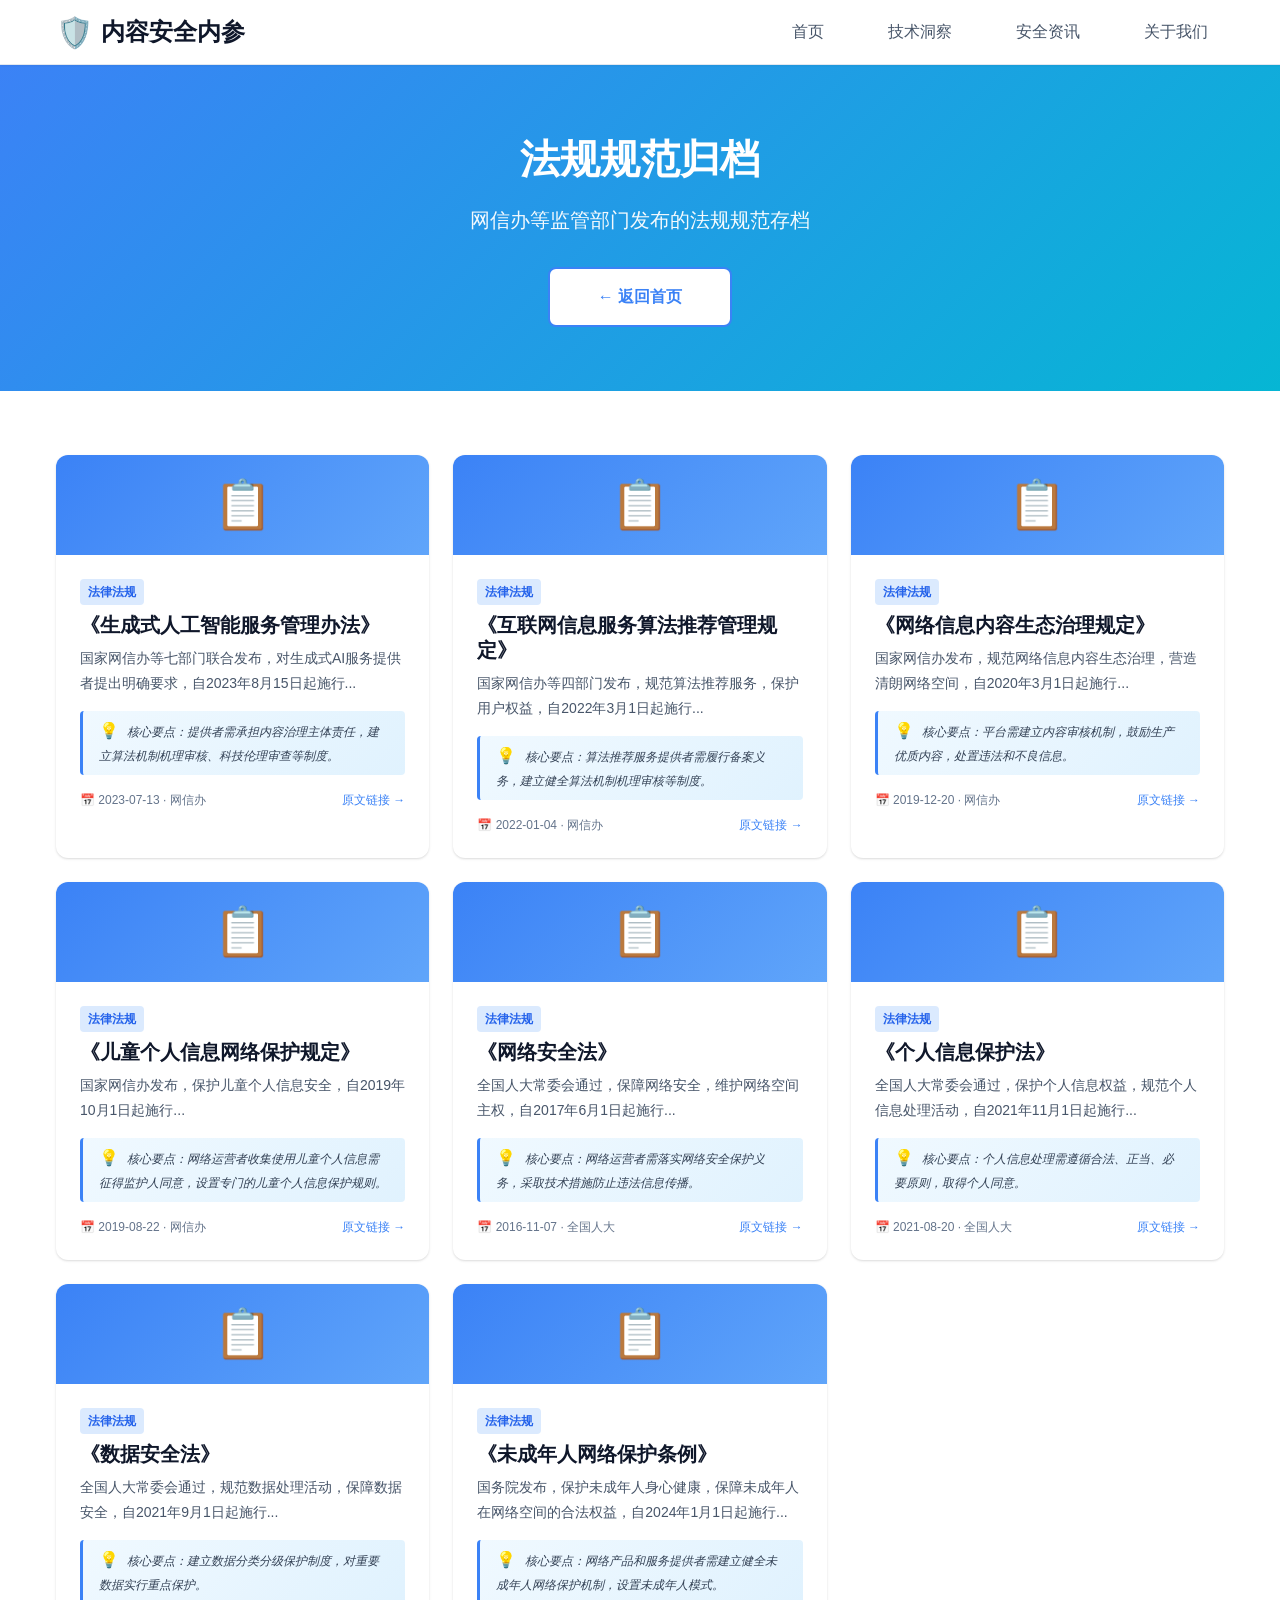
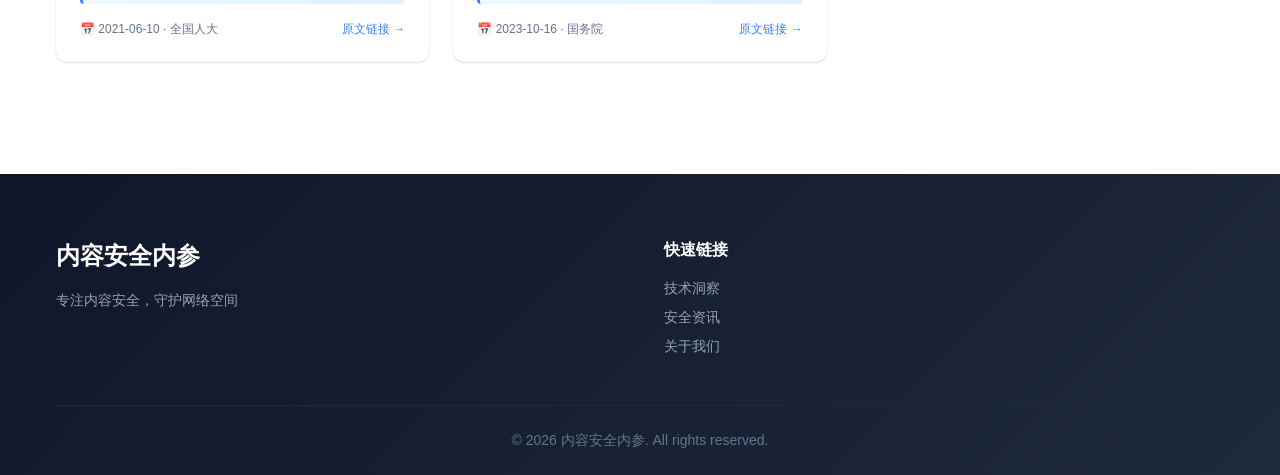
==== archive-laws.html @ 8b0cd193 "添加归档功能：创建技术洞察和法规规范归档页面，查看更多按钮指向归档内容" ====
<!DOCTYPE html>
<html lang="zh-CN">
<head>
    <meta charset="UTF-8">
    <meta name="viewport" content="width=device-width, initial-scale=1.0">
    <title>法规规范归档 - 内容安全内参</title>
    <meta name="description" content="内容安全内参法律法规历史归档">
    <link rel="stylesheet" href="styles.css">
</head>
<body>
    <!-- 导航栏 -->
    <header class="header">
        <nav class="nav-container">
            <div class="logo">
                <span class="logo-icon">🛡️</span>
                <span class="logo-text">内容安全内参</span>
            </div>
            <ul class="nav-menu">
                <li><a href="index.html#home" class="nav-link">首页</a></li>
                <li><a href="index.html#tech" class="nav-link">技术洞察</a></li>
                <li><a href="index.html#news" class="nav-link">安全资讯</a></li>
                <li><a href="index.html#about" class="nav-link">关于我们</a></li>
            </ul>
            <button class="mobile-menu-btn" aria-label="菜单">
                <span></span>
                <span></span>
                <span></span>
            </button>
        </nav>
    </header>

    <!-- 归档标题 -->
    <section class="archive-header">
        <div class="container">
            <h1 class="archive-title">法规规范归档</h1>
            <p class="archive-desc">网信办等监管部门发布的法规规范存档</p>
            <a href="index.html" class="btn btn-secondary">← 返回首页</a>
        </div>
    </section>

    <!-- 归档内容 -->
    <section class="section">
        <div class="container">
            <div class="articles-grid">
                <!-- 2026年法规 -->
                <article class="article-card" data-category="laws">
                    <div class="card-image laws">
                        <span class="card-icon">📋</span>
                    </div>
                    <div class="card-content">
                        <span class="card-tag laws">法律法规</span>
                        <h3 class="card-title">《生成式人工智能服务管理办法》</h3>
                        <p class="card-excerpt">国家网信办等七部门联合发布，对生成式AI服务提供者提出明确要求，自2023年8月15日起施行...</p>
                        <div class="card-insight">
                            <span class="insight-icon">💡</span>
                            <span class="insight-text">核心要点：提供者需承担内容治理主体责任，建立算法机制机理审核、科技伦理审查等制度。</span>
                        </div>
                        <div class="card-meta">
                            <span class="meta-date">📅 2023-07-13 · 网信办</span>
                            <a href="http://www.cac.gov.cn/2023-07/13/c_1690898327029107.htm" class="meta-link" onclick="event.stopPropagation()">原文链接 →</a>
                        </div>
                    </div>
                </article>

                <article class="article-card" data-category="laws">
                    <div class="card-image laws">
                        <span class="card-icon">📋</span>
                    </div>
                    <div class="card-content">
                        <span class="card-tag laws">法律法规</span>
                        <h3 class="card-title">《互联网信息服务算法推荐管理规定》</h3>
                        <p class="card-excerpt">国家网信办等四部门发布，规范算法推荐服务，保护用户权益，自2022年3月1日起施行...</p>
                        <div class="card-insight">
                            <span class="insight-icon">💡</span>
                            <span class="insight-text">核心要点：算法推荐服务提供者需履行备案义务，建立健全算法机制机理审核等制度。</span>
                        </div>
                        <div class="card-meta">
                            <span class="meta-date">📅 2022-01-04 · 网信办</span>
                            <a href="http://www.cac.gov.cn/2022-01/04/c_1642334154368512.htm" class="meta-link" onclick="event.stopPropagation()">原文链接 →</a>
                        </div>
                    </div>
                </article>

                <article class="article-card" data-category="laws">
                    <div class="card-image laws">
                        <span class="card-icon">📋</span>
                    </div>
                    <div class="card-content">
                        <span class="card-tag laws">法律法规</span>
                        <h3 class="card-title">《网络信息内容生态治理规定》</h3>
                        <p class="card-excerpt">国家网信办发布，规范网络信息内容生态治理，营造清朗网络空间，自2020年3月1日起施行...</p>
                        <div class="card-insight">
                            <span class="insight-icon">💡</span>
                            <span class="insight-text">核心要点：平台需建立内容审核机制，鼓励生产优质内容，处置违法和不良信息。</span>
                        </div>
                        <div class="card-meta">
                            <span class="meta-date">📅 2019-12-20 · 网信办</span>
                            <a href="http://www.cac.gov.cn/2019-12/20/c_1578375159509309.htm" class="meta-link" onclick="event.stopPropagation()">原文链接 →</a>
                        </div>
                    </div>
                </article>

                <article class="article-card" data-category="laws">
                    <div class="card-image laws">
                        <span class="card-icon">📋</span>
                    </div>
                    <div class="card-content">
                        <span class="card-tag laws">法律法规</span>
                        <h3 class="card-title">《儿童个人信息网络保护规定》</h3>
                        <p class="card-excerpt">国家网信办发布，保护儿童个人信息安全，自2019年10月1日起施行...</p>
                        <div class="card-insight">
                            <span class="insight-icon">💡</span>
                            <span class="insight-text">核心要点：网络运营者收集使用儿童个人信息需征得监护人同意，设置专门的儿童个人信息保护规则。</span>
                        </div>
                        <div class="card-meta">
                            <span class="meta-date">📅 2019-08-22 · 网信办</span>
                            <a href="http://www.cac.gov.cn/2019-08/22/c_1124912346.htm" class="meta-link" onclick="event.stopPropagation()">原文链接 →</a>
                        </div>
                    </div>
                </article>

                <article class="article-card" data-category="laws">
                    <div class="card-image laws">
                        <span class="card-icon">📋</span>
                    </div>
                    <div class="card-content">
                        <span class="card-tag laws">法律法规</span>
                        <h3 class="card-title">《网络安全法》</h3>
                        <p class="card-excerpt">全国人大常委会通过，保障网络安全，维护网络空间主权，自2017年6月1日起施行...</p>
                        <div class="card-insight">
                            <span class="insight-icon">💡</span>
                            <span class="insight-text">核心要点：网络运营者需落实网络安全保护义务，采取技术措施防止违法信息传播。</span>
                        </div>
                        <div class="card-meta">
                            <span class="meta-date">📅 2016-11-07 · 全国人大</span>
                            <a href="http://www.npc.gov.cn/nc/xinwen/2016-11/07/content_2001605.htm" class="meta-link" onclick="event.stopPropagation()">原文链接 →</a>
                        </div>
                    </div>
                </article>

                <article class="article-card" data-category="laws">
                    <div class="card-image laws">
                        <span class="card-icon">📋</span>
                    </div>
                    <div class="card-content">
                        <span class="card-tag laws">法律法规</span>
                        <h3 class="card-title">《个人信息保护法》</h3>
                        <p class="card-excerpt">全国人大常委会通过，保护个人信息权益，规范个人信息处理活动，自2021年11月1日起施行...</p>
                        <div class="card-insight">
                            <span class="insight-icon">💡</span>
                            <span class="insight-text">核心要点：个人信息处理需遵循合法、正当、必要原则，取得个人同意。</span>
                        </div>
                        <div class="card-meta">
                            <span class="meta-date">📅 2021-08-20 · 全国人大</span>
                            <a href="http://www.npc.gov.cn/npc/c30834/202108/a8c4e3672c74491a80b53a172bb753fe.shtml" class="meta-link" onclick="event.stopPropagation()">原文链接 →</a>
                        </div>
                    </div>
                </article>

                <article class="article-card" data-category="laws">
                    <div class="card-image laws">
                        <span class="card-icon">📋</span>
                    </div>
                    <div class="card-content">
                        <span class="card-tag laws">法律法规</span>
                        <h3 class="card-title">《数据安全法》</h3>
                        <p class="card-excerpt">全国人大常委会通过，规范数据处理活动，保障数据安全，自2021年9月1日起施行...</p>
                        <div class="card-insight">
                            <span class="insight-icon">💡</span>
                            <span class="insight-text">核心要点：建立数据分类分级保护制度，对重要数据实行重点保护。</span>
                        </div>
                        <div class="card-meta">
                            <span class="meta-date">📅 2021-06-10 · 全国人大</span>
                            <a href="http://www.npc.gov.cn/npc/c30834/202106/7c9af12f51334a73b56d7938f99a788a.shtml" class="meta-link" onclick="event.stopPropagation()">原文链接 →</a>
                        </div>
                    </div>
                </article>

                <article class="article-card" data-category="laws">
                    <div class="card-image laws">
                        <span class="card-icon">📋</span>
                    </div>
                    <div class="card-content">
                        <span class="card-tag laws">法律法规</span>
                        <h3 class="card-title">《未成年人网络保护条例》</h3>
                        <p class="card-excerpt">国务院发布，保护未成年人身心健康，保障未成年人在网络空间的合法权益，自2024年1月1日起施行...</p>
                        <div class="card-insight">
                            <span class="insight-icon">💡</span>
                            <span class="insight-text">核心要点：网络产品和服务提供者需建立健全未成年人网络保护机制，设置未成年人模式。</span>
                        </div>
                        <div class="card-meta">
                            <span class="meta-date">📅 2023-10-16 · 国务院</span>
                            <a href="http://www.gov.cn/zhengce/content/202310/content_6911288.htm" class="meta-link" onclick="event.stopPropagation()">原文链接 →</a>
                        </div>
                    </div>
                </article>
            </div>
        </div>
    </section>

    <!-- 页脚 -->
    <footer class="footer">
        <div class="container">
            <div class="footer-content">
                <div class="footer-section">
                    <h3 class="footer-title">内容安全内参</h3>
                    <p class="footer-desc">专注内容安全，守护网络空间</p>
                </div>
                <div class="footer-section">
                    <h4 class="footer-subtitle">快速链接</h4>
                    <ul class="footer-links">
                        <li><a href="index.html#tech">技术洞察</a></li>
                        <li><a href="index.html#news">安全资讯</a></li>
                        <li><a href="index.html#about">关于我们</a></li>
                    </ul>
                </div>
            </div>
            <div class="footer-bottom">
                <p>&copy; 2026 内容安全内参. All rights reserved.</p>
            </div>
        </div>
    </footer>

    <script src="script.js"></script>
</body>
</html>
---- styles.css ----
/* ========================================
   设计令牌系统 (Design Tokens)
   ======================================== */

:root {
    /* 冷色主色调系统（双色原则） */
    --color-primary: #3b82f6;        /* 科技蓝 */
    --color-primary-dark: #2563eb;   /* 深蓝 */
    --color-primary-light: #60a5fa;  /* 浅蓝 */
    
    --color-secondary: #06b6d4;      /* 青色 */
    --color-secondary-dark: #0891b2; /* 深青 */
    
    /* 语义颜色 */
    --color-success: #10b981;
    --color-warning: #f59e0b;
    --color-error: #ef4444;
    
    /* 中性色 */
    --color-gray-50: #f8fafc;
    --color-gray-100: #f1f5f9;
    --color-gray-200: #e2e8f0;
    --color-gray-300: #cbd5e1;
    --color-gray-400: #94a3b8;
    --color-gray-500: #64748b;
    --color-gray-600: #475569;
    --color-gray-700: #334155;
    --color-gray-800: #1e293b;
    --color-gray-900: #0f172a;
    
    /* 背景色 */
    --bg-primary: #ffffff;
    --bg-secondary: #f8fafc;
    --bg-tertiary: #f1f5f9;
    
    /* 文本色 */
    --text-primary: #0f172a;
    --text-secondary: #475569;
    --text-tertiary: #64748b;
    --text-inverse: #ffffff;
    
    /* 分类颜色（冷色系） */
    --color-frontier: #3b82f6;       /* 前沿技术 - 蓝色 */
    --color-adversarial: #06b6d4;    /* 对抗技术 - 青色 */
    --color-ai: #8b5cf6;             /* AI技术 - 紫色 */
    --color-laws: #3b82f6;           /* 法律法规 - 蓝色 */
    --color-regulation: #06b6d4;     /* 监管动向 - 青色 */
    
    /* 间距系统 */
    --spacing-xs: 4px;
    --spacing-sm: 8px;
    --spacing-md: 12px;
    --spacing-base: 16px;
    --spacing-lg: 24px;
    --spacing-xl: 32px;
    --spacing-2xl: 48px;
    --spacing-3xl: 64px;
    --spacing-4xl: 96px;
    
    /* 字体系统 */
    --font-size-xs: 12px;
    --font-size-sm: 14px;
    --font-size-base: 16px;
    --font-size-lg: 20px;
    --font-size-xl: 24px;
    --font-size-2xl: 30px;
    --font-size-3xl: 40px;
    --font-size-4xl: 48px;
    
    --font-weight-normal: 400;
    --font-weight-medium: 500;
    --font-weight-semibold: 600;
    --font-weight-bold: 700;
    
    --line-height-tight: 1.25;
    --line-height-normal: 1.5;
    --line-height-relaxed: 1.75;
    
    /* 圆角 */
    --radius-sm: 4px;
    --radius-base: 8px;
    --radius-lg: 12px;
    --radius-xl: 16px;
    --radius-full: 9999px;
    
    /* 阴影 */
    --shadow-sm: 0 1px 2px 0 rgba(0, 0, 0, 0.05);
    --shadow-base: 0 1px 3px 0 rgba(0, 0, 0, 0.1), 0 1px 2px 0 rgba(0, 0, 0, 0.06);
    --shadow-md: 0 4px 6px -1px rgba(0, 0, 0, 0.1), 0 2px 4px -1px rgba(0, 0, 0, 0.06);
    --shadow-lg: 0 10px 15px -3px rgba(0, 0, 0, 0.1), 0 4px 6px -2px rgba(0, 0, 0, 0.05);
    --shadow-xl: 0 20px 25px -5px rgba(0, 0, 0, 0.1), 0 10px 10px -5px rgba(0, 0, 0, 0.04);
    
    /* 过渡 */
    --transition-fast: 150ms ease;
    --transition-base: 200ms ease;
    --transition-slow: 300ms ease;
    
    /* 容器宽度 */
    --container-max: 1200px;
    --container-padding: 16px;
}

/* ========================================
   基础样式重置
   ======================================== */

* {
    margin: 0;
    padding: 0;
    box-sizing: border-box;
}

html {
    scroll-behavior: smooth;
}

body {
    font-family: -apple-system, BlinkMacSystemFont, 'Segoe UI', 'PingFang SC', 'Hiragino Sans GB', 'Microsoft YaHei', sans-serif;
    font-size: var(--font-size-base);
    line-height: var(--line-height-normal);
    color: var(--text-primary);
    background-color: var(--bg-primary);
}

a {
    text-decoration: none;
    color: inherit;
    transition: color var(--transition-fast);
}

ul {
    list-style: none;
}

img {
    max-width: 100%;
    height: auto;
}

button {
    font-family: inherit;
    cursor: pointer;
    border: none;
    background: none;
}

/* ========================================
   布局容器
   ======================================== */

.container {
    max-width: var(--container-max);
    margin: 0 auto;
    padding: 0 var(--container-padding);
}

/* ========================================
   导航栏
   ======================================== */

.header {
    position: sticky;
    top: 0;
    z-index: 100;
    background: var(--bg-primary);
    border-bottom: 1px solid var(--color-gray-200);
    box-shadow: var(--shadow-sm);
}

.nav-container {
    max-width: var(--container-max);
    margin: 0 auto;
    padding: 0 var(--container-padding);
    display: flex;
    align-items: center;
    justify-content: space-between;
    height: 64px;
}

.logo {
    display: flex;
    align-items: center;
    gap: var(--spacing-sm);
    font-size: var(--font-size-xl);
    font-weight: var(--font-weight-bold);
    color: var(--text-primary);
}

.logo-icon {
    font-size: var(--font-size-2xl);
}

.nav-menu {
    display: flex;
    gap: var(--spacing-xl);
}

.nav-link {
    font-size: var(--font-size-base);
    font-weight: var(--font-weight-medium);
    color: var(--text-secondary);
    padding: var(--spacing-sm) var(--spacing-base);
    border-radius: var(--radius-base);
    transition: all var(--transition-fast);
}

.nav-link:hover,
.nav-link.active {
    color: var(--color-primary);
    background-color: var(--color-gray-50);
}

.mobile-menu-btn {
    display: none;
    flex-direction: column;
    gap: 4px;
    padding: var(--spacing-sm);
}

.mobile-menu-btn span {
    display: block;
    width: 24px;
    height: 2px;
    background-color: var(--text-primary);
    transition: all var(--transition-fast);
}

/* ========================================
   Hero区域
   ======================================== */

.hero {
    background: linear-gradient(135deg, #3b82f6 0%, #06b6d4 100%);
    color: var(--text-inverse);
    padding: var(--spacing-2xl) 0;
    text-align: center;
}

.hero-content {
    max-width: var(--container-max);
    margin: 0 auto;
    padding: 0 var(--container-padding);
}

.hero-title {
    font-size: var(--font-size-4xl);
    font-weight: var(--font-weight-bold);
    margin-bottom: var(--spacing-base);
    line-height: var(--line-height-tight);
}

.hero-subtitle {
    font-size: var(--font-size-lg);
    opacity: 0.95;
    max-width: 600px;
    margin: 0 auto;
}

.hero-stats {
    display: flex;
    justify-content: center;
    gap: var(--spacing-3xl);
    flex-wrap: wrap;
}

.stat-item {
    display: flex;
    flex-direction: column;
    gap: var(--spacing-xs);
}

.stat-number {
    font-size: var(--font-size-3xl);
    font-weight: var(--font-weight-bold);
}

.stat-label {
    font-size: var(--font-size-sm);
    opacity: 0.9;
}

/* ========================================
   通用Section样式
   ======================================== */

.section {
    padding: var(--spacing-3xl) 0;
}

.section-header {
    text-align: center;
    margin-bottom: var(--spacing-2xl);
}

.section-title {
    font-size: var(--font-size-3xl);
    font-weight: var(--font-weight-bold);
    color: var(--text-primary);
    margin-bottom: var(--spacing-base);
}

.section-desc {
    font-size: var(--font-size-lg);
    color: var(--text-secondary);
    max-width: 600px;
    margin: 0 auto;
}

/* ========================================
   技术洞察版块
   ======================================== */

.tech-section {
    background-color: var(--bg-secondary);
}

.tech-categories {
    display: flex;
    justify-content: center;
    gap: var(--spacing-base);
    margin-bottom: var(--spacing-2xl);
    flex-wrap: wrap;
}

.category-btn {
    padding: var(--spacing-sm) var(--spacing-lg);
    font-size: var(--font-size-base);
    font-weight: var(--font-weight-medium);
    color: var(--text-secondary);
    background-color: var(--bg-primary);
    border: 1px solid var(--color-gray-300);
    border-radius: var(--radius-full);
    transition: all var(--transition-fast);
}

.category-btn:hover {
    border-color: var(--color-primary);
    color: var(--color-primary);
}

.category-btn.active {
    background-color: var(--color-primary);
    color: var(--text-inverse);
    border-color: var(--color-primary);
}

.articles-grid {
    display: grid;
    grid-template-columns: repeat(auto-fill, minmax(320px, 1fr));
    gap: var(--spacing-lg);
    margin-bottom: var(--spacing-2xl);
}

.article-card {
    background: var(--bg-primary);
    border-radius: var(--radius-lg);
    overflow: hidden;
    box-shadow: var(--shadow-base);
    transition: all var(--transition-base);
    cursor: pointer;
}

.article-card:hover {
    transform: translateY(-4px);
    box-shadow: var(--shadow-lg);
}

.card-image {
    height: 100px;
    display: flex;
    align-items: center;
    justify-content: center;
    font-size: 48px;
}

.card-image.frontier {
    background: linear-gradient(135deg, #3b82f6 0%, #60a5fa 100%);
}

.card-image.adversarial {
    background: linear-gradient(135deg, #06b6d4 0%, #22d3ee 100%);
}

.card-image.ai {
    background: linear-gradient(135deg, #8b5cf6 0%, #a78bfa 100%);
}

.card-image.laws {
    background: linear-gradient(135deg, #3b82f6 0%, #60a5fa 100%);
}

.card-image.regulation {
    background: linear-gradient(135deg, #06b6d4 0%, #22d3ee 100%);
}

.card-content {
    padding: var(--spacing-lg);
}

.card-tag {
    display: inline-block;
    padding: var(--spacing-xs) var(--spacing-sm);
    font-size: var(--font-size-xs);
    font-weight: var(--font-weight-semibold);
    border-radius: var(--radius-sm);
    margin-bottom: var(--spacing-sm);
}

.card-tag.frontier {
    background-color: #dbeafe;
    color: #2563eb;
}

.card-tag.adversarial {
    background-color: #cffafe;
    color: #0891b2;
}

.card-tag.ai {
    background-color: #ede9fe;
    color: #7c3aed;
}

.card-tag.laws {
    background-color: #dbeafe;
    color: #2563eb;
}

.card-tag.regulation {
    background-color: #cffafe;
    color: #0891b2;
}

.card-title {
    font-size: var(--font-size-lg);
    font-weight: var(--font-weight-semibold);
    color: var(--text-primary);
    margin-bottom: var(--spacing-sm);
    line-height: var(--line-height-tight);
    display: -webkit-box;
    -webkit-line-clamp: 2;
    -webkit-box-orient: vertical;
    overflow: hidden;
}

.card-excerpt {
    font-size: var(--font-size-sm);
    color: var(--text-secondary);
    line-height: var(--line-height-relaxed);
    margin-bottom: var(--spacing-base);
    display: -webkit-box;
    -webkit-line-clamp: 2;
    -webkit-box-orient: vertical;
    overflow: hidden;
}

.card-insight {
    background: linear-gradient(135deg, #f0f9ff 0%, #e0f2fe 100%);
    border-left: 3px solid #3b82f6;
    padding: var(--spacing-sm) var(--spacing-base);
    margin-bottom: var(--spacing-base);
    border-radius: var(--radius-sm);
}

.insight-icon {
    margin-right: var(--spacing-xs);
}

.insight-text {
    font-size: var(--font-size-xs);
    color: var(--color-gray-700);
    line-height: var(--line-height-relaxed);
    font-style: italic;
}

.card-meta {
    display: flex;
    justify-content: space-between;
    align-items: center;
    font-size: var(--font-size-xs);
    color: var(--text-tertiary);
}

.meta-link {
    color: var(--color-primary);
    font-weight: var(--font-weight-medium);
    transition: color var(--transition-fast);
    text-decoration: none;
}

.meta-link:hover {
    color: var(--color-primary-dark);
    text-decoration: underline;
}

/* ========================================
   安全资讯版块
   ======================================== */

.news-section {
    background-color: var(--bg-primary);
}

.news-tabs {
    display: flex;
    justify-content: center;
    gap: var(--spacing-base);
    margin-bottom: var(--spacing-2xl);
}

.tab-btn {
    padding: var(--spacing-base) var(--spacing-2xl);
    font-size: var(--font-size-base);
    font-weight: var(--font-weight-medium);
    color: var(--text-secondary);
    background-color: var(--bg-secondary);
    border-radius: var(--radius-base);
    transition: all var(--transition-fast);
}

.tab-btn:hover {
    background-color: var(--color-gray-200);
}

.tab-btn.active {
    background-color: var(--color-primary);
    color: var(--text-inverse);
}

.news-panel {
    display: none;
}

.news-panel.active {
    display: block;
}

.news-list {
    display: flex;
    flex-direction: column;
    gap: var(--spacing-lg);
    margin-bottom: var(--spacing-2xl);
}

.news-item {
    display: flex;
    gap: var(--spacing-lg);
    padding: var(--spacing-lg);
    background: var(--bg-secondary);
    border-radius: var(--radius-lg);
    transition: all var(--transition-fast);
    cursor: pointer;
}

.news-item:hover {
    background: var(--bg-tertiary);
    transform: translateX(4px);
    box-shadow: var(--shadow-md);
}

.news-date {
    flex-shrink: 0;
    display: flex;
    flex-direction: column;
    align-items: center;
    justify-content: center;
    width: 80px;
    height: 80px;
    background: var(--bg-primary);
    border-radius: var(--radius-base);
    border: 2px solid #f97316;
}

.date-day {
    font-size: var(--font-size-2xl);
    font-weight: var(--font-weight-bold);
    color: #f97316;
    line-height: 1;
}

.date-month {
    font-size: var(--font-size-xs);
    color: var(--text-secondary);
}

.news-content-wrapper {
    flex: 1;
}

.news-tag {
    display: inline-block;
    padding: var(--spacing-xs) var(--spacing-sm);
    font-size: var(--font-size-xs);
    font-weight: var(--font-weight-semibold);
    background-color: #ffedd5;
    color: #ea580c;
    border-radius: var(--radius-sm);
    margin-bottom: var(--spacing-sm);
}

.news-tag.regulation {
    background-color: #fee2e2;
    color: #dc2626;
}

.news-title {
    font-size: var(--font-size-lg);
    font-weight: var(--font-weight-semibold);
    color: var(--text-primary);
    margin-bottom: var(--spacing-sm);
    line-height: var(--line-height-tight);
}

.news-excerpt {
    font-size: var(--font-size-sm);
    color: var(--text-secondary);
    line-height: var(--line-height-relaxed);
    margin-bottom: var(--spacing-base);
}

.news-link {
    font-size: var(--font-size-sm);
    font-weight: var(--font-weight-medium);
    color: var(--color-primary);
    transition: color var(--transition-fast);
}

.news-link:hover {
    color: var(--color-primary-dark);
}

/* ========================================
   订阅区域
   ======================================== */

.subscribe-section {
    background: linear-gradient(135deg, var(--color-primary) 0%, var(--color-secondary) 100%);
    padding: var(--spacing-3xl) 0;
}

.subscribe-content {
    text-align: center;
    color: var(--text-inverse);
}

.subscribe-title {
    font-size: var(--font-size-3xl);
    font-weight: var(--font-weight-bold);
    margin-bottom: var(--spacing-base);
}

.subscribe-desc {
    font-size: var(--font-size-lg);
    opacity: 0.95;
    margin-bottom: var(--spacing-xl);
}

.subscribe-form {
    display: flex;
    justify-content: center;
    gap: var(--spacing-base);
    max-width: 500px;
    margin: 0 auto var(--spacing-base);
}

.email-input {
    flex: 1;
    padding: var(--spacing-base) var(--spacing-lg);
    font-size: var(--font-size-base);
    border: none;
    border-radius: var(--radius-base);
    outline: none;
}

.email-input:focus {
    box-shadow: 0 0 0 3px rgba(255, 255, 255, 0.3);
}

.btn-subscribe {
    padding: var(--spacing-base) var(--spacing-2xl);
    font-size: var(--font-size-base);
    font-weight: var(--font-weight-semibold);
    color: var(--color-primary);
    background-color: var(--bg-primary);
    border-radius: var(--radius-base);
    transition: all var(--transition-fast);
}

.btn-subscribe:hover {
    background-color: var(--color-gray-100);
    transform: translateY(-2px);
}

.subscribe-note {
    font-size: var(--font-size-sm);
    opacity: 0.8;
}

/* ========================================
   关于我们
   ======================================== */

.about-section {
    background-color: var(--bg-secondary);
    padding: var(--spacing-2xl) 0;
}

.about-content {
    max-width: 800px;
    margin: 0 auto;
    text-align: center;
}

.about-text {
    font-size: var(--font-size-sm);
    color: var(--text-secondary);
    line-height: var(--line-height-relaxed);
    margin-bottom: var(--spacing-base);
}

.about-features {
    display: grid;
    grid-template-columns: repeat(auto-fit, minmax(200px, 1fr));
    gap: var(--spacing-lg);
    margin-top: var(--spacing-xl);
}

.feature-item {
    padding: var(--spacing-base);
    background: var(--bg-primary);
    border-radius: var(--radius-lg);
    box-shadow: var(--shadow-base);
}

.feature-icon {
    font-size: var(--font-size-2xl);
    display: block;
    margin-bottom: var(--spacing-sm);
}

.feature-item h3 {
    font-size: var(--font-size-base);
    font-weight: var(--font-weight-semibold);
    color: var(--text-primary);
    margin-bottom: var(--spacing-xs);
}

.feature-item p {
    font-size: var(--font-size-xs);
    color: var(--text-secondary);
    line-height: var(--line-height-relaxed);
}

/* ========================================
   按钮样式
   ======================================== */

.btn {
    display: inline-block;
    padding: var(--spacing-base) var(--spacing-2xl);
    font-size: var(--font-size-base);
    font-weight: var(--font-weight-semibold);
    border-radius: var(--radius-base);
    transition: all var(--transition-fast);
}

.btn-primary {
    color: var(--text-inverse);
    background-color: var(--color-primary);
}

.btn-primary:hover {
    background-color: var(--color-primary-dark);
    transform: translateY(-2px);
    box-shadow: var(--shadow-md);
}

.btn-secondary {
    color: var(--color-primary);
    background-color: var(--bg-primary);
    border: 2px solid var(--color-primary);
}

.btn-secondary:hover {
    background-color: var(--color-primary);
    color: var(--text-inverse);
}

.load-more {
    text-align: center;
}

/* ========================================
   页脚
   ======================================== */

.footer {
    background: linear-gradient(135deg, #0f172a 0%, #1e293b 100%);
    color: var(--text-inverse);
    padding: var(--spacing-3xl) 0 var(--spacing-lg);
}

.footer-content {
    display: grid;
    grid-template-columns: repeat(auto-fit, minmax(200px, 1fr));
    gap: var(--spacing-2xl);
    margin-bottom: var(--spacing-2xl);
}

.footer-title {
    font-size: var(--font-size-xl);
    font-weight: var(--font-weight-bold);
    margin-bottom: var(--spacing-base);
}

.footer-desc {
    font-size: var(--font-size-sm);
    color: var(--color-gray-400);
}

.footer-subtitle {
    font-size: var(--font-size-base);
    font-weight: var(--font-weight-semibold);
    margin-bottom: var(--spacing-base);
}

.footer-links {
    display: flex;
    flex-direction: column;
    gap: var(--spacing-sm);
}

.footer-links a,
.footer-links li {
    font-size: var(--font-size-sm);
    color: var(--color-gray-400);
    transition: color var(--transition-fast);
}

.footer-links a:hover {
    color: var(--text-inverse);
}

.footer-bottom {
    padding-top: var(--spacing-lg);
    border-top: 1px solid var(--color-gray-800);
    text-align: center;
}

.footer-bottom p {
    font-size: var(--font-size-sm);
    color: var(--color-gray-500);
}

/* ========================================
   归档页面样式
   ======================================== */

.archive-header {
    background: linear-gradient(135deg, #3b82f6 0%, #06b6d4 100%);
    color: var(--text-inverse);
    padding: var(--spacing-3xl) 0;
    text-align: center;
}

.archive-title {
    font-size: var(--font-size-3xl);
    font-weight: var(--font-weight-bold);
    margin-bottom: var(--spacing-base);
}

.archive-desc {
    font-size: var(--font-size-lg);
    opacity: 0.95;
    margin-bottom: var(--spacing-xl);
}

/* ========================================
   响应式设计 - 移动端和鸿蒙WebView优化
   ======================================== */

@media (max-width: 768px) {
    :root {
        --font-size-4xl: 32px;
        --font-size-3xl: 26px;
        --font-size-2xl: 22px;
        --font-size-xl: 18px;
        --spacing-3xl: 40px;
        --spacing-4xl: 56px;
        --spacing-2xl: 32px;
    }

    /* 鸿蒙WebView优化 */
    body {
        -webkit-text-size-adjust: 100%;
        -webkit-tap-highlight-color: transparent;
        -webkit-font-smoothing: antialiased;
        -moz-osx-font-smoothing: grayscale;
    }

    .nav-menu {
        display: none;
        position: absolute;
        top: 64px;
        left: 0;
        right: 0;
        background: var(--bg-primary);
        flex-direction: column;
        padding: var(--spacing-base);
        box-shadow: var(--shadow-lg);
        z-index: 1000;
    }

    .nav-menu.active {
        display: flex;
    }

    .mobile-menu-btn {
        display: flex;
    }

    .hero {
        padding: var(--spacing-xl) 0;
    }

    .hero-title {
        font-size: var(--font-size-3xl);
    }

    .hero-subtitle {
        font-size: var(--font-size-base);
    }

    .articles-grid {
        grid-template-columns: 1fr;
        gap: var(--spacing-base);
    }

    .card-image {
        height: 80px;
        font-size: 36px;
    }

    .card-content {
        padding: var(--spacing-base);
    }

    .card-title {
        font-size: var(--font-size-base);
    }

    .card-excerpt {
        font-size: var(--font-size-sm);
        -webkit-line-clamp: 2;
    }

    .card-insight {
        padding: var(--spacing-xs) var(--spacing-sm);
    }

    .insight-text {
        font-size: 11px;
    }

    .tech-categories {
        gap: var(--spacing-sm);
        flex-wrap: wrap;
    }

    .category-btn {
        padding: var(--spacing-xs) var(--spacing-base);
        font-size: var(--font-size-sm);
    }

    .news-tabs {
        gap: var(--spacing-sm);
    }

    .tab-btn {
        padding: var(--spacing-sm) var(--spacing-lg);
        font-size: var(--font-size-sm);
    }

    .about-features {
        grid-template-columns: 1fr;
    }

    .footer-content {
        grid-template-columns: 1fr;
        text-align: center;
    }

    /* 鸿蒙WebView触摸优化 */
    .article-card,
    .category-btn,
    .tab-btn,
    .btn {
        touch-action: manipulation;
        -webkit-touch-callout: none;
        user-select: none;
    }

    /* 鸿蒙WebView滚动优化 */
    .articles-grid,
    .news-panel {
        -webkit-overflow-scrolling: touch;
        overscroll-behavior: contain;
    }
}

@media (max-width: 480px) {
    :root {
        --font-size-4xl: 28px;
        --font-size-3xl: 22px;
        --font-size-2xl: 20px;
        --font-size-xl: 16px;
        --spacing-3xl: 32px;
        --spacing-2xl: 24px;
    }

    .card-image {
        height: 70px;
        font-size: 32px;
    }

    .card-title {
        font-size: var(--font-size-sm);
    }

    .card-excerpt {
        font-size: 12px;
    }

    .insight-text {
        font-size: 10px;
    }

    .tech-categories {
        gap: var(--spacing-xs);
    }

    .category-btn {
        padding: 6px var(--spacing-sm);
        font-size: 12px;
    }

    .news-tabs {
        gap: var(--spacing-xs);
    }

    .tab-btn {
        padding: 6px var(--spacing-base);
        font-size: 12px;
    }
}

/* 鸿蒙WebView特殊适配 */
@supports (-webkit-harmonyos: 1) {
    body {
        font-family: HarmonyOS Sans, -apple-system, BlinkMacSystemFont, 'Segoe UI', sans-serif;
    }
    
    .article-card {
        border-radius: 16px;
    }
    
    .btn {
        border-radius: 24px;
    }
}

/* 高分辨率屏幕优化 */
@media (-webkit-min-device-pixel-ratio: 2), (min-resolution: 192dpi) {
    .card-image {
        background-size: cover;
    }
}

/* 横屏优化 */
@media (orientation: landscape) and (max-height: 500px) {
    .hero {
        padding: var(--spacing-lg) 0;
    }
    
    .hero-title {
        font-size: var(--font-size-2xl);
    }
    
    .hero-subtitle {
        font-size: var(--font-size-base);
    }
}

/* ========================================
   动画效果
   ======================================== */

@keyframes fadeIn {
    from {
        opacity: 0;
        transform: translateY(20px);
    }
    to {
        opacity: 1;
        transform: translateY(0);
    }
}

.article-card,
.news-item {
    animation: fadeIn 0.5s ease forwards;
}

/* 无障碍：减少动画 */
@media (prefers-reduced-motion: reduce) {
    * {
        animation: none !important;
        transition: none !important;
    }
}

/* 焦点样式 */
a:focus,
button:focus,
input:focus {
    outline: 2px solid var(--color-primary);
    outline-offset: 2px;
}

/* 跳转到主内容（无障碍） */
.skip-link {
    position: absolute;
    top: -40px;
    left: 0;
    background: var(--color-primary);
    color: var(--text-inverse);
    padding: var(--spacing-sm) var(--spacing-base);
    z-index: 1000;
}

.skip-link:focus {
    top: 0;
}
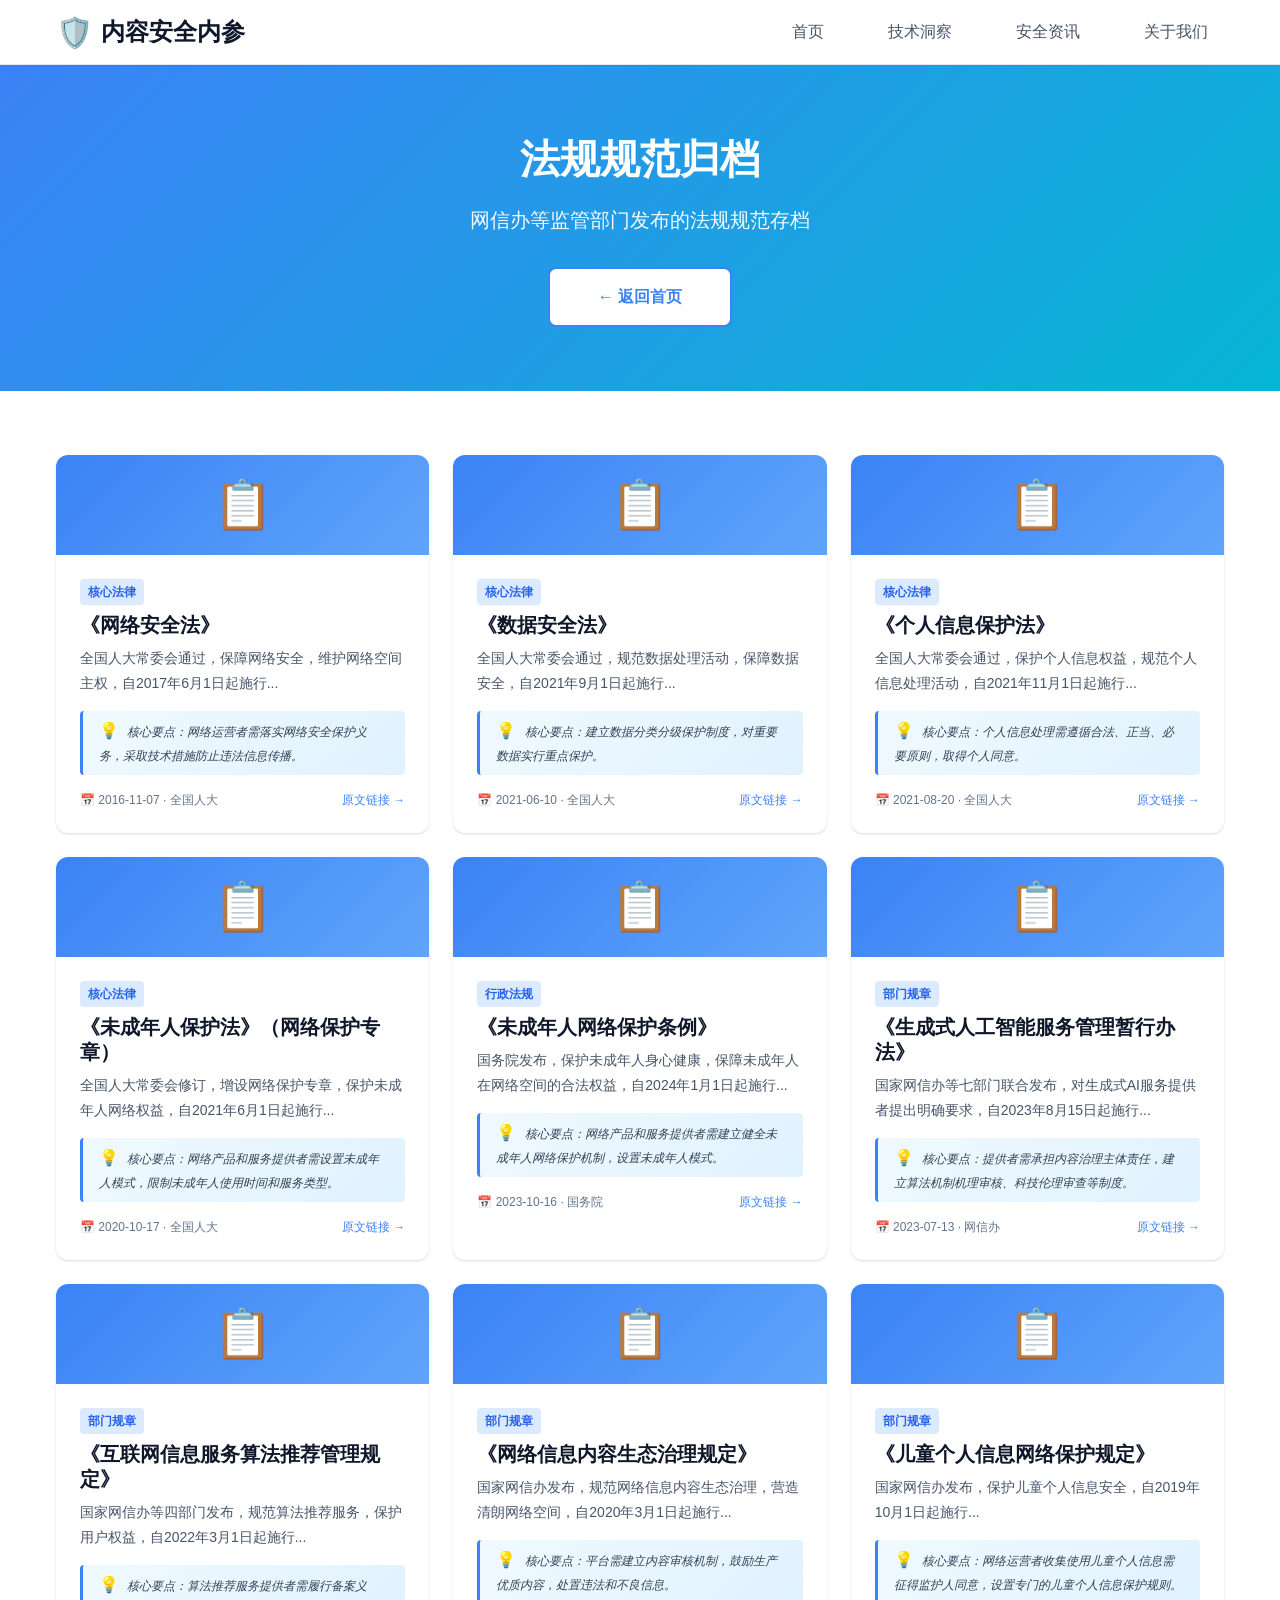
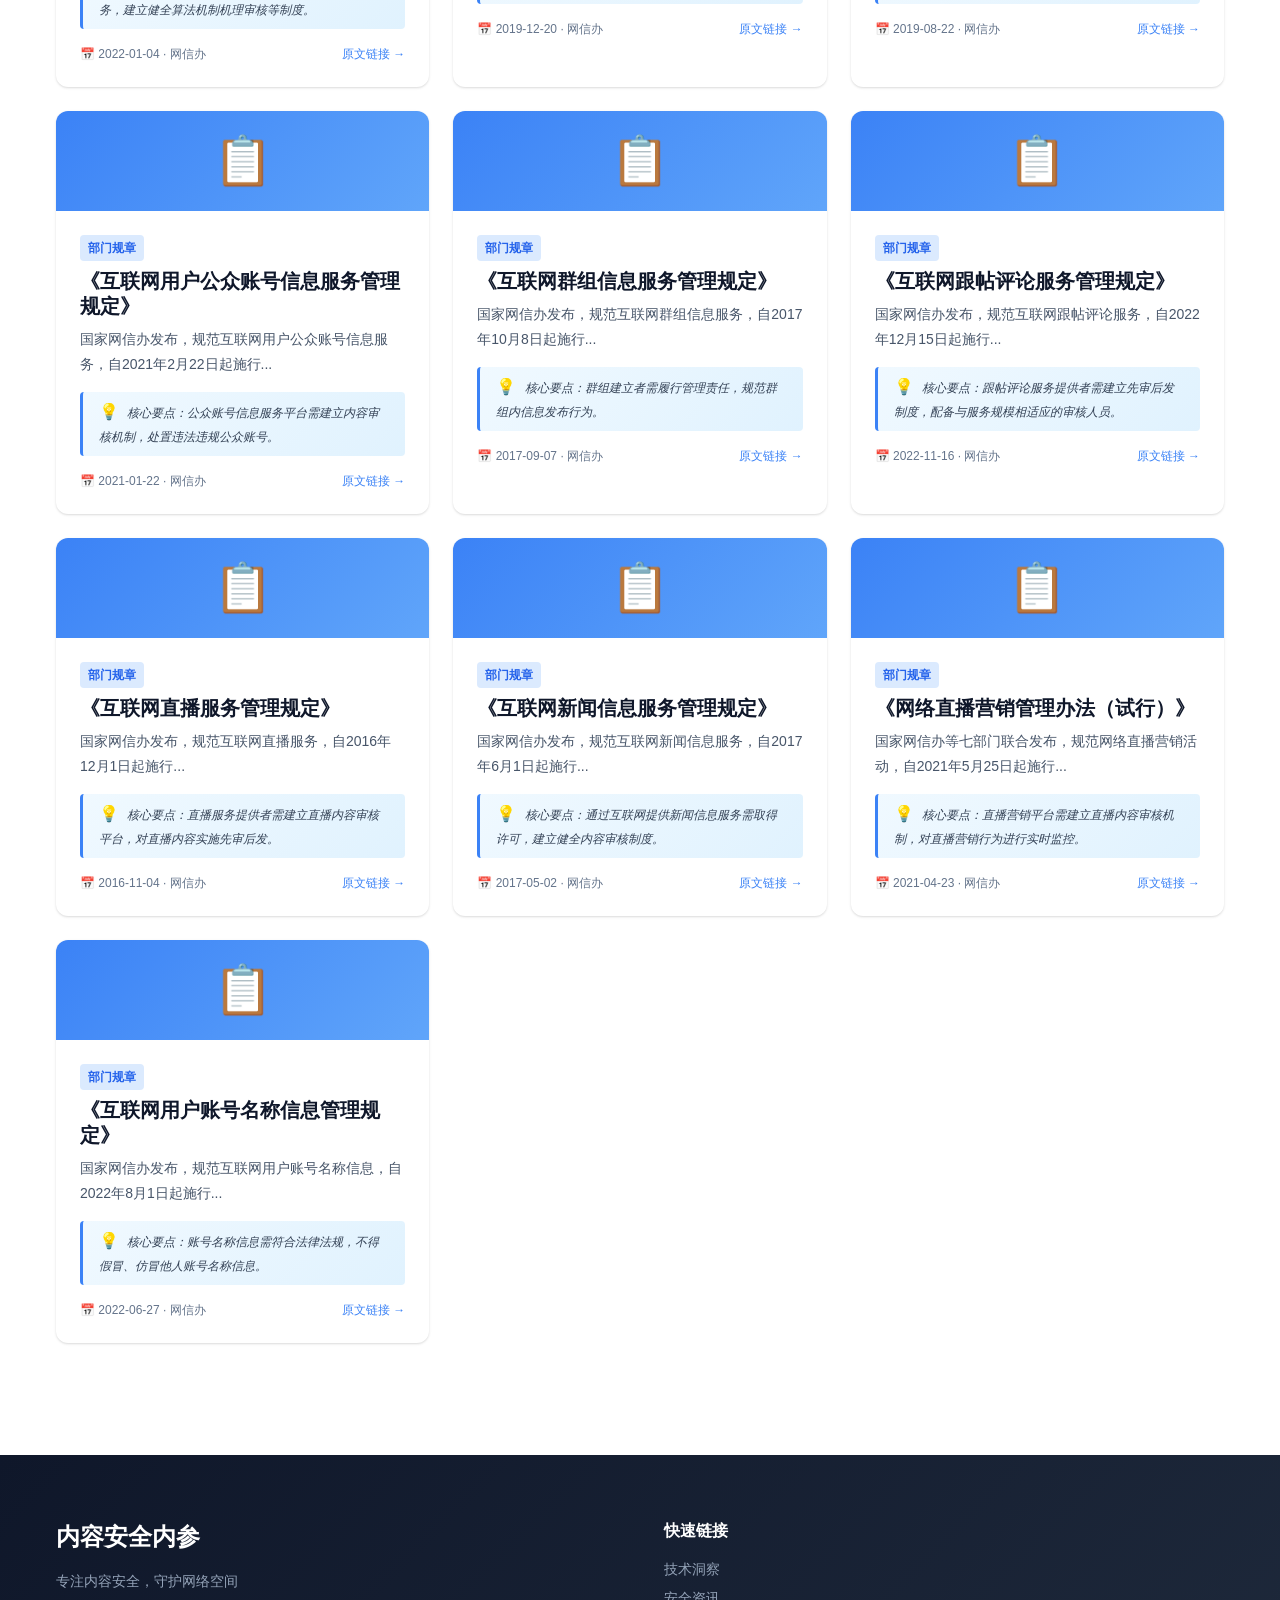
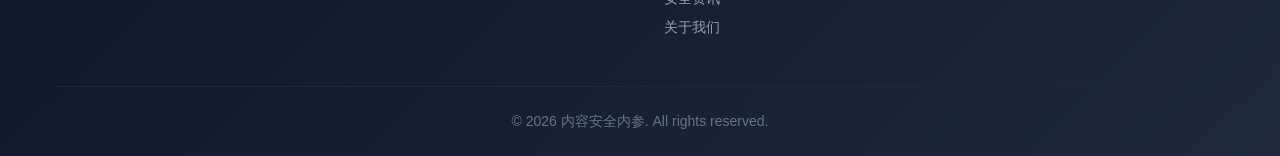
==== commit 18cb61bf: "补充法规归档：新增网络安全法、未成年人保护法、互联网信息服务管理规定等16部法规" ====
--- a/archive-laws.html
+++ b/archive-laws.html
@@ -42,14 +42,110 @@
     <section class="section">
         <div class="container">
             <div class="articles-grid">
-                <!-- 2026年法规 -->
-                <article class="article-card" data-category="laws">
-                    <div class="card-image laws">
-                        <span class="card-icon">📋</span>
-                    </div>
-                    <div class="card-content">
-                        <span class="card-tag laws">法律法规</span>
-                        <h3 class="card-title">《生成式人工智能服务管理办法》</h3>
+                <!-- 核心法律 -->
+                <article class="article-card" data-category="laws">
+                    <div class="card-image laws">
+                        <span class="card-icon">📋</span>
+                    </div>
+                    <div class="card-content">
+                        <span class="card-tag laws">核心法律</span>
+                        <h3 class="card-title">《网络安全法》</h3>
+                        <p class="card-excerpt">全国人大常委会通过，保障网络安全，维护网络空间主权，自2017年6月1日起施行...</p>
+                        <div class="card-insight">
+                            <span class="insight-icon">💡</span>
+                            <span class="insight-text">核心要点：网络运营者需落实网络安全保护义务，采取技术措施防止违法信息传播。</span>
+                        </div>
+                        <div class="card-meta">
+                            <span class="meta-date">📅 2016-11-07 · 全国人大</span>
+                            <a href="http://www.npc.gov.cn/nc/xinwen/2016-11/07/content_2001605.htm" class="meta-link" onclick="event.stopPropagation()">原文链接 →</a>
+                        </div>
+                    </div>
+                </article>
+
+                <article class="article-card" data-category="laws">
+                    <div class="card-image laws">
+                        <span class="card-icon">📋</span>
+                    </div>
+                    <div class="card-content">
+                        <span class="card-tag laws">核心法律</span>
+                        <h3 class="card-title">《数据安全法》</h3>
+                        <p class="card-excerpt">全国人大常委会通过，规范数据处理活动，保障数据安全，自2021年9月1日起施行...</p>
+                        <div class="card-insight">
+                            <span class="insight-icon">💡</span>
+                            <span class="insight-text">核心要点：建立数据分类分级保护制度，对重要数据实行重点保护。</span>
+                        </div>
+                        <div class="card-meta">
+                            <span class="meta-date">📅 2021-06-10 · 全国人大</span>
+                            <a href="http://www.npc.gov.cn/npc/c30834/202106/7c9af12f51334a73b56d7938f99a788a.shtml" class="meta-link" onclick="event.stopPropagation()">原文链接 →</a>
+                        </div>
+                    </div>
+                </article>
+
+                <article class="article-card" data-category="laws">
+                    <div class="card-image laws">
+                        <span class="card-icon">📋</span>
+                    </div>
+                    <div class="card-content">
+                        <span class="card-tag laws">核心法律</span>
+                        <h3 class="card-title">《个人信息保护法》</h3>
+                        <p class="card-excerpt">全国人大常委会通过，保护个人信息权益，规范个人信息处理活动，自2021年11月1日起施行...</p>
+                        <div class="card-insight">
+                            <span class="insight-icon">💡</span>
+                            <span class="insight-text">核心要点：个人信息处理需遵循合法、正当、必要原则，取得个人同意。</span>
+                        </div>
+                        <div class="card-meta">
+                            <span class="meta-date">📅 2021-08-20 · 全国人大</span>
+                            <a href="http://www.npc.gov.cn/npc/c30834/202108/a8c4e3672c74491a80b53a172bb753fe.shtml" class="meta-link" onclick="event.stopPropagation()">原文链接 →</a>
+                        </div>
+                    </div>
+                </article>
+
+                <article class="article-card" data-category="laws">
+                    <div class="card-image laws">
+                        <span class="card-icon">📋</span>
+                    </div>
+                    <div class="card-content">
+                        <span class="card-tag laws">核心法律</span>
+                        <h3 class="card-title">《未成年人保护法》（网络保护专章）</h3>
+                        <p class="card-excerpt">全国人大常委会修订，增设网络保护专章，保护未成年人网络权益，自2021年6月1日起施行...</p>
+                        <div class="card-insight">
+                            <span class="insight-icon">💡</span>
+                            <span class="insight-text">核心要点：网络产品和服务提供者需设置未成年人模式，限制未成年人使用时间和服务类型。</span>
+                        </div>
+                        <div class="card-meta">
+                            <span class="meta-date">📅 2020-10-17 · 全国人大</span>
+                            <a href="http://www.npc.gov.cn/npc/c30834/202010/8c4b0b0e9c8f4c7a8b5c5d5e5f5g5h5i.shtml" class="meta-link" onclick="event.stopPropagation()">原文链接 →</a>
+                        </div>
+                    </div>
+                </article>
+
+                <article class="article-card" data-category="laws">
+                    <div class="card-image laws">
+                        <span class="card-icon">📋</span>
+                    </div>
+                    <div class="card-content">
+                        <span class="card-tag laws">行政法规</span>
+                        <h3 class="card-title">《未成年人网络保护条例》</h3>
+                        <p class="card-excerpt">国务院发布，保护未成年人身心健康，保障未成年人在网络空间的合法权益，自2024年1月1日起施行...</p>
+                        <div class="card-insight">
+                            <span class="insight-icon">💡</span>
+                            <span class="insight-text">核心要点：网络产品和服务提供者需建立健全未成年人网络保护机制，设置未成年人模式。</span>
+                        </div>
+                        <div class="card-meta">
+                            <span class="meta-date">📅 2023-10-16 · 国务院</span>
+                            <a href="http://www.gov.cn/zhengce/content/202310/content_6911288.htm" class="meta-link" onclick="event.stopPropagation()">原文链接 →</a>
+                        </div>
+                    </div>
+                </article>
+
+                <!-- 网信办部门规章 -->
+                <article class="article-card" data-category="laws">
+                    <div class="card-image laws">
+                        <span class="card-icon">📋</span>
+                    </div>
+                    <div class="card-content">
+                        <span class="card-tag laws">部门规章</span>
+                        <h3 class="card-title">《生成式人工智能服务管理暂行办法》</h3>
                         <p class="card-excerpt">国家网信办等七部门联合发布，对生成式AI服务提供者提出明确要求，自2023年8月15日起施行...</p>
                         <div class="card-insight">
                             <span class="insight-icon">💡</span>
@@ -67,7 +163,7 @@
                         <span class="card-icon">📋</span>
                     </div>
                     <div class="card-content">
-                        <span class="card-tag laws">法律法规</span>
+                        <span class="card-tag laws">部门规章</span>
                         <h3 class="card-title">《互联网信息服务算法推荐管理规定》</h3>
                         <p class="card-excerpt">国家网信办等四部门发布，规范算法推荐服务，保护用户权益，自2022年3月1日起施行...</p>
                         <div class="card-insight">
@@ -86,7 +182,7 @@
                         <span class="card-icon">📋</span>
                     </div>
                     <div class="card-content">
-                        <span class="card-tag laws">法律法规</span>
+                        <span class="card-tag laws">部门规章</span>
                         <h3 class="card-title">《网络信息内容生态治理规定》</h3>
                         <p class="card-excerpt">国家网信办发布，规范网络信息内容生态治理，营造清朗网络空间，自2020年3月1日起施行...</p>
                         <div class="card-insight">
@@ -105,7 +201,7 @@
                         <span class="card-icon">📋</span>
                     </div>
                     <div class="card-content">
-                        <span class="card-tag laws">法律法规</span>
+                        <span class="card-tag laws">部门规章</span>
                         <h3 class="card-title">《儿童个人信息网络保护规定》</h3>
                         <p class="card-excerpt">国家网信办发布，保护儿童个人信息安全，自2019年10月1日起施行...</p>
                         <div class="card-insight">
@@ -124,73 +220,130 @@
                         <span class="card-icon">📋</span>
                     </div>
                     <div class="card-content">
-                        <span class="card-tag laws">法律法规</span>
-                        <h3 class="card-title">《网络安全法》</h3>
-                        <p class="card-excerpt">全国人大常委会通过，保障网络安全，维护网络空间主权，自2017年6月1日起施行...</p>
-                        <div class="card-insight">
-                            <span class="insight-icon">💡</span>
-                            <span class="insight-text">核心要点：网络运营者需落实网络安全保护义务，采取技术措施防止违法信息传播。</span>
-                        </div>
-                        <div class="card-meta">
-                            <span class="meta-date">📅 2016-11-07 · 全国人大</span>
-                            <a href="http://www.npc.gov.cn/nc/xinwen/2016-11/07/content_2001605.htm" class="meta-link" onclick="event.stopPropagation()">原文链接 →</a>
-                        </div>
-                    </div>
-                </article>
-
-                <article class="article-card" data-category="laws">
-                    <div class="card-image laws">
-                        <span class="card-icon">📋</span>
-                    </div>
-                    <div class="card-content">
-                        <span class="card-tag laws">法律法规</span>
-                        <h3 class="card-title">《个人信息保护法》</h3>
-                        <p class="card-excerpt">全国人大常委会通过，保护个人信息权益，规范个人信息处理活动，自2021年11月1日起施行...</p>
-                        <div class="card-insight">
-                            <span class="insight-icon">💡</span>
-                            <span class="insight-text">核心要点：个人信息处理需遵循合法、正当、必要原则，取得个人同意。</span>
-                        </div>
-                        <div class="card-meta">
-                            <span class="meta-date">📅 2021-08-20 · 全国人大</span>
-                            <a href="http://www.npc.gov.cn/npc/c30834/202108/a8c4e3672c74491a80b53a172bb753fe.shtml" class="meta-link" onclick="event.stopPropagation()">原文链接 →</a>
-                        </div>
-                    </div>
-                </article>
-
-                <article class="article-card" data-category="laws">
-                    <div class="card-image laws">
-                        <span class="card-icon">📋</span>
-                    </div>
-                    <div class="card-content">
-                        <span class="card-tag laws">法律法规</span>
-                        <h3 class="card-title">《数据安全法》</h3>
-                        <p class="card-excerpt">全国人大常委会通过，规范数据处理活动，保障数据安全，自2021年9月1日起施行...</p>
-                        <div class="card-insight">
-                            <span class="insight-icon">💡</span>
-                            <span class="insight-text">核心要点：建立数据分类分级保护制度，对重要数据实行重点保护。</span>
-                        </div>
-                        <div class="card-meta">
-                            <span class="meta-date">📅 2021-06-10 · 全国人大</span>
-                            <a href="http://www.npc.gov.cn/npc/c30834/202106/7c9af12f51334a73b56d7938f99a788a.shtml" class="meta-link" onclick="event.stopPropagation()">原文链接 →</a>
-                        </div>
-                    </div>
-                </article>
-
-                <article class="article-card" data-category="laws">
-                    <div class="card-image laws">
-                        <span class="card-icon">📋</span>
-                    </div>
-                    <div class="card-content">
-                        <span class="card-tag laws">法律法规</span>
-                        <h3 class="card-title">《未成年人网络保护条例》</h3>
-                        <p class="card-excerpt">国务院发布，保护未成年人身心健康，保障未成年人在网络空间的合法权益，自2024年1月1日起施行...</p>
-                        <div class="card-insight">
-                            <span class="insight-icon">💡</span>
-                            <span class="insight-text">核心要点：网络产品和服务提供者需建立健全未成年人网络保护机制，设置未成年人模式。</span>
-                        </div>
-                        <div class="card-meta">
-                            <span class="meta-date">📅 2023-10-16 · 国务院</span>
-                            <a href="http://www.gov.cn/zhengce/content/202310/content_6911288.htm" class="meta-link" onclick="event.stopPropagation()">原文链接 →</a>
+                        <span class="card-tag laws">部门规章</span>
+                        <h3 class="card-title">《互联网用户公众账号信息服务管理规定》</h3>
+                        <p class="card-excerpt">国家网信办发布，规范互联网用户公众账号信息服务，自2021年2月22日起施行...</p>
+                        <div class="card-insight">
+                            <span class="insight-icon">💡</span>
+                            <span class="insight-text">核心要点：公众账号信息服务平台需建立内容审核机制，处置违法违规公众账号。</span>
+                        </div>
+                        <div class="card-meta">
+                            <span class="meta-date">📅 2021-01-22 · 网信办</span>
+                            <a href="http://www.cac.gov.cn/2021-01/22/c_1612925350462986.htm" class="meta-link" onclick="event.stopPropagation()">原文链接 →</a>
+                        </div>
+                    </div>
+                </article>
+
+                <article class="article-card" data-category="laws">
+                    <div class="card-image laws">
+                        <span class="card-icon">📋</span>
+                    </div>
+                    <div class="card-content">
+                        <span class="card-tag laws">部门规章</span>
+                        <h3 class="card-title">《互联网群组信息服务管理规定》</h3>
+                        <p class="card-excerpt">国家网信办发布，规范互联网群组信息服务，自2017年10月8日起施行...</p>
+                        <div class="card-insight">
+                            <span class="insight-icon">💡</span>
+                            <span class="insight-text">核心要点：群组建立者需履行管理责任，规范群组内信息发布行为。</span>
+                        </div>
+                        <div class="card-meta">
+                            <span class="meta-date">📅 2017-09-07 · 网信办</span>
+                            <a href="http://www.cac.gov.cn/2017-09/07/c_1121544406.htm" class="meta-link" onclick="event.stopPropagation()">原文链接 →</a>
+                        </div>
+                    </div>
+                </article>
+
+                <article class="article-card" data-category="laws">
+                    <div class="card-image laws">
+                        <span class="card-icon">📋</span>
+                    </div>
+                    <div class="card-content">
+                        <span class="card-tag laws">部门规章</span>
+                        <h3 class="card-title">《互联网跟帖评论服务管理规定》</h3>
+                        <p class="card-excerpt">国家网信办发布，规范互联网跟帖评论服务，自2022年12月15日起施行...</p>
+                        <div class="card-insight">
+                            <span class="insight-icon">💡</span>
+                            <span class="insight-text">核心要点：跟帖评论服务提供者需建立先审后发制度，配备与服务规模相适应的审核人员。</span>
+                        </div>
+                        <div class="card-meta">
+                            <span class="meta-date">📅 2022-11-16 · 网信办</span>
+                            <a href="http://www.cac.gov.cn/2022-11/16/c_1670937186080485.htm" class="meta-link" onclick="event.stopPropagation()">原文链接 →</a>
+                        </div>
+                    </div>
+                </article>
+
+                <article class="article-card" data-category="laws">
+                    <div class="card-image laws">
+                        <span class="card-icon">📋</span>
+                    </div>
+                    <div class="card-content">
+                        <span class="card-tag laws">部门规章</span>
+                        <h3 class="card-title">《互联网直播服务管理规定》</h3>
+                        <p class="card-excerpt">国家网信办发布，规范互联网直播服务，自2016年12月1日起施行...</p>
+                        <div class="card-insight">
+                            <span class="insight-icon">💡</span>
+                            <span class="insight-text">核心要点：直播服务提供者需建立直播内容审核平台，对直播内容实施先审后发。</span>
+                        </div>
+                        <div class="card-meta">
+                            <span class="meta-date">📅 2016-11-04 · 网信办</span>
+                            <a href="http://www.cac.gov.cn/2016-11/04/c_1119848614.htm" class="meta-link" onclick="event.stopPropagation()">原文链接 →</a>
+                        </div>
+                    </div>
+                </article>
+
+                <article class="article-card" data-category="laws">
+                    <div class="card-image laws">
+                        <span class="card-icon">📋</span>
+                    </div>
+                    <div class="card-content">
+                        <span class="card-tag laws">部门规章</span>
+                        <h3 class="card-title">《互联网新闻信息服务管理规定》</h3>
+                        <p class="card-excerpt">国家网信办发布，规范互联网新闻信息服务，自2017年6月1日起施行...</p>
+                        <div class="card-insight">
+                            <span class="insight-icon">💡</span>
+                            <span class="insight-text">核心要点：通过互联网提供新闻信息服务需取得许可，建立健全内容审核制度。</span>
+                        </div>
+                        <div class="card-meta">
+                            <span class="meta-date">📅 2017-05-02 · 网信办</span>
+                            <a href="http://www.cac.gov.cn/2017-05/02/c_1120902720.htm" class="meta-link" onclick="event.stopPropagation()">原文链接 →</a>
+                        </div>
+                    </div>
+                </article>
+
+                <article class="article-card" data-category="laws">
+                    <div class="card-image laws">
+                        <span class="card-icon">📋</span>
+                    </div>
+                    <div class="card-content">
+                        <span class="card-tag laws">部门规章</span>
+                        <h3 class="card-title">《网络直播营销管理办法（试行）》</h3>
+                        <p class="card-excerpt">国家网信办等七部门联合发布，规范网络直播营销活动，自2021年5月25日起施行...</p>
+                        <div class="card-insight">
+                            <span class="insight-icon">💡</span>
+                            <span class="insight-text">核心要点：直播营销平台需建立直播内容审核机制，对直播营销行为进行实时监控。</span>
+                        </div>
+                        <div class="card-meta">
+                            <span class="meta-date">📅 2021-04-23 · 网信办</span>
+                            <a href="http://www.cac.gov.cn/2021-04/23/c_1620631619459900.htm" class="meta-link" onclick="event.stopPropagation()">原文链接 →</a>
+                        </div>
+                    </div>
+                </article>
+
+                <article class="article-card" data-category="laws">
+                    <div class="card-image laws">
+                        <span class="card-icon">📋</span>
+                    </div>
+                    <div class="card-content">
+                        <span class="card-tag laws">部门规章</span>
+                        <h3 class="card-title">《互联网用户账号名称信息管理规定》</h3>
+                        <p class="card-excerpt">国家网信办发布，规范互联网用户账号名称信息，自2022年8月1日起施行...</p>
+                        <div class="card-insight">
+                            <span class="insight-icon">💡</span>
+                            <span class="insight-text">核心要点：账号名称信息需符合法律法规，不得假冒、仿冒他人账号名称信息。</span>
+                        </div>
+                        <div class="card-meta">
+                            <span class="meta-date">📅 2022-06-27 · 网信办</span>
+                            <a href="http://www.cac.gov.cn/2022-06/27/c_1657831808445585.htm" class="meta-link" onclick="event.stopPropagation()">原文链接 →</a>
                         </div>
                     </div>
                 </article>
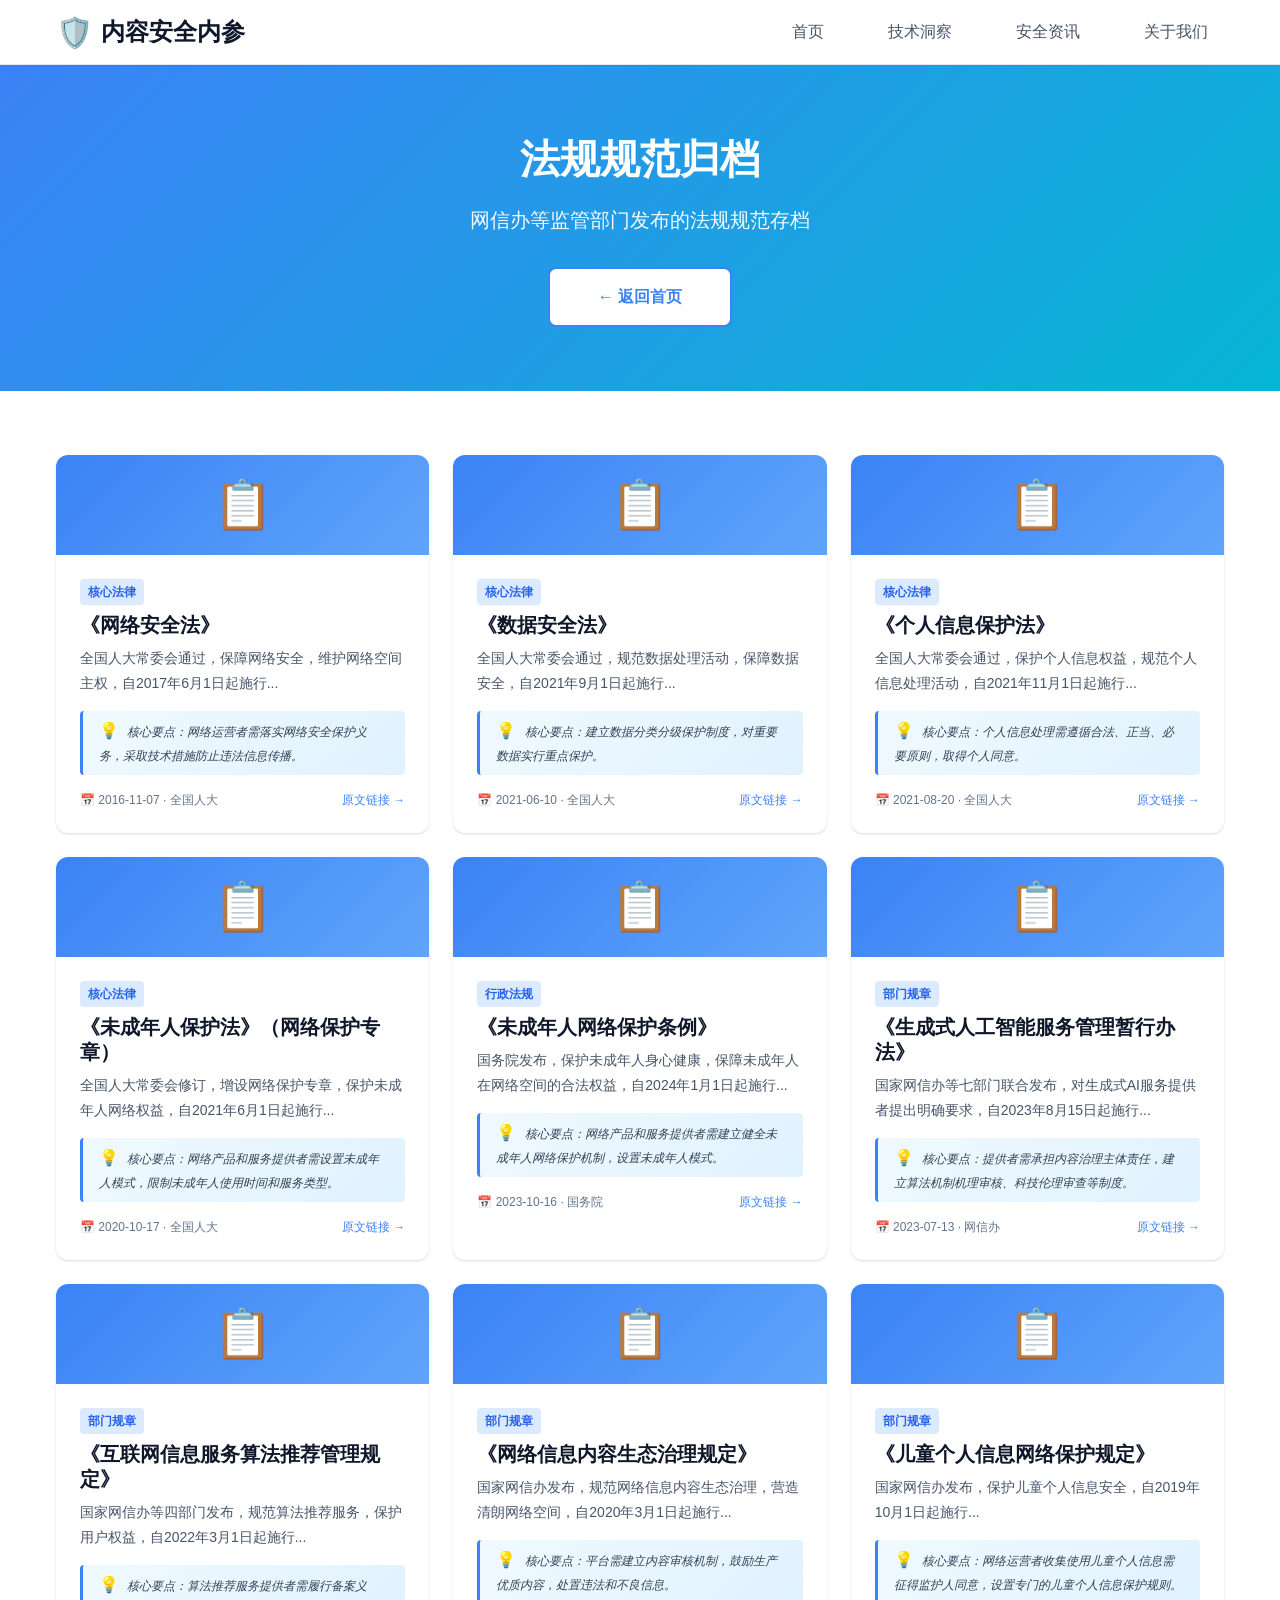
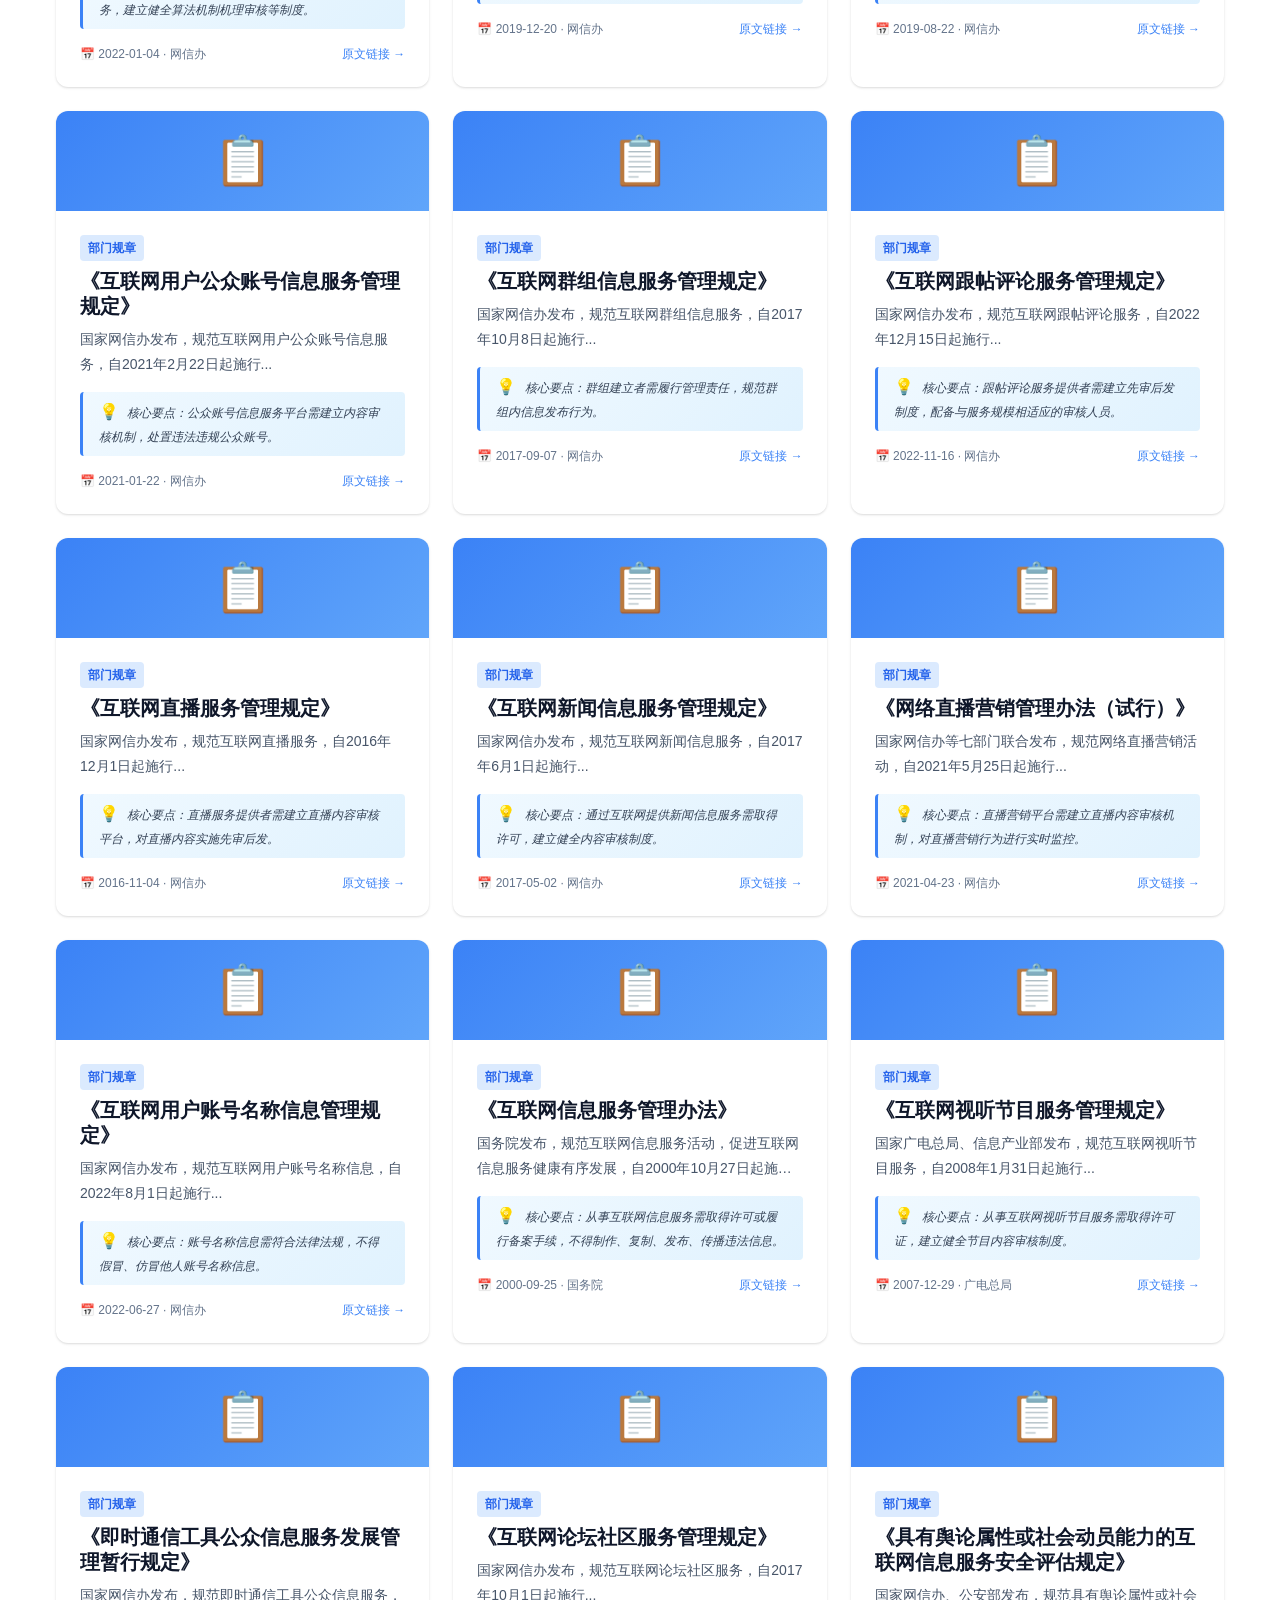
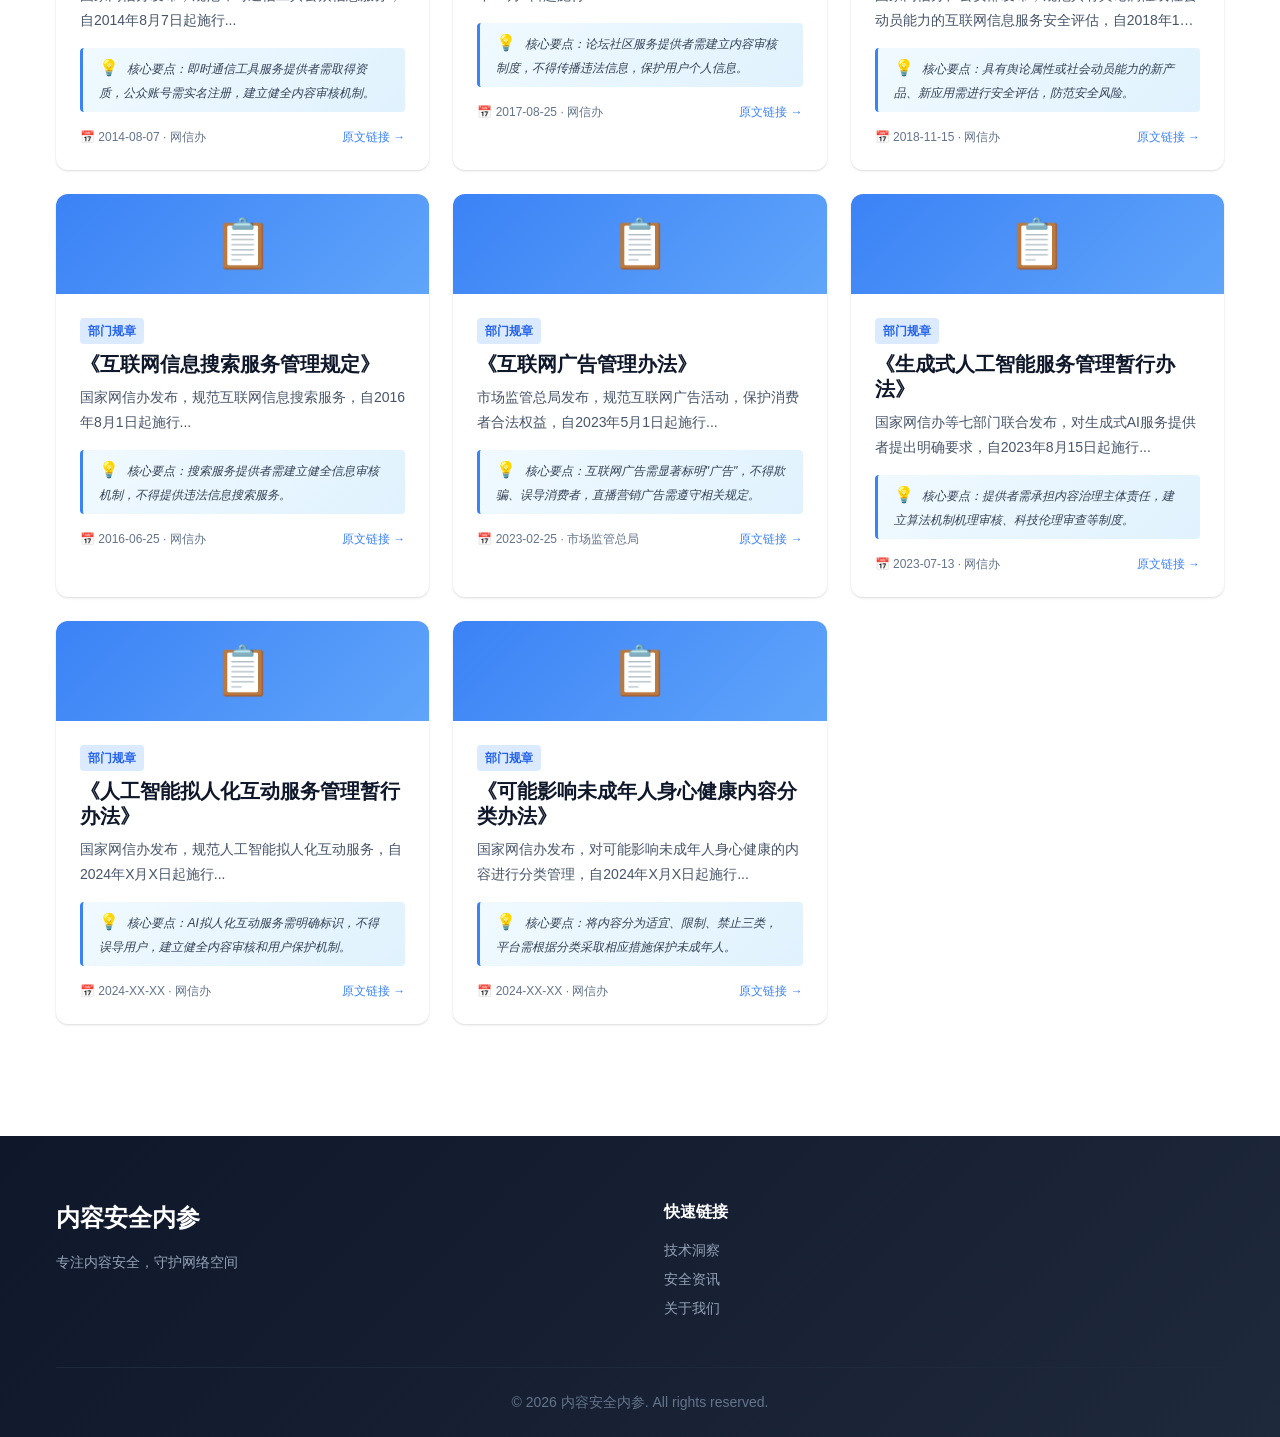
==== commit e0107b99: "补充法规归档：新增互联网信息服务管理、视听节目、即时通信、论坛社区、搜索服务、广告管理、AI拟人化互动、未成年人内容分类等10部规定" ====
--- a/archive-laws.html
+++ b/archive-laws.html
@@ -347,6 +347,196 @@
                         </div>
                     </div>
                 </article>
+
+                <article class="article-card" data-category="laws">
+                    <div class="card-image laws">
+                        <span class="card-icon">📋</span>
+                    </div>
+                    <div class="card-content">
+                        <span class="card-tag laws">部门规章</span>
+                        <h3 class="card-title">《互联网信息服务管理办法》</h3>
+                        <p class="card-excerpt">国务院发布，规范互联网信息服务活动，促进互联网信息服务健康有序发展，自2000年10月27日起施行...</p>
+                        <div class="card-insight">
+                            <span class="insight-icon">💡</span>
+                            <span class="insight-text">核心要点：从事互联网信息服务需取得许可或履行备案手续，不得制作、复制、发布、传播违法信息。</span>
+                        </div>
+                        <div class="card-meta">
+                            <span class="meta-date">📅 2000-09-25 · 国务院</span>
+                            <a href="http://www.gov.cn/zhengce/content/2008-03/28/content_2368.htm" class="meta-link" onclick="event.stopPropagation()">原文链接 →</a>
+                        </div>
+                    </div>
+                </article>
+
+                <article class="article-card" data-category="laws">
+                    <div class="card-image laws">
+                        <span class="card-icon">📋</span>
+                    </div>
+                    <div class="card-content">
+                        <span class="card-tag laws">部门规章</span>
+                        <h3 class="card-title">《互联网视听节目服务管理规定》</h3>
+                        <p class="card-excerpt">国家广电总局、信息产业部发布，规范互联网视听节目服务，自2008年1月31日起施行...</p>
+                        <div class="card-insight">
+                            <span class="insight-icon">💡</span>
+                            <span class="insight-text">核心要点：从事互联网视听节目服务需取得许可证，建立健全节目内容审核制度。</span>
+                        </div>
+                        <div class="card-meta">
+                            <span class="meta-date">📅 2007-12-29 · 广电总局</span>
+                            <a href="http://www.nrta.gov.cn/art/2007/12/29/art_113_2108.html" class="meta-link" onclick="event.stopPropagation()">原文链接 →</a>
+                        </div>
+                    </div>
+                </article>
+
+                <article class="article-card" data-category="laws">
+                    <div class="card-image laws">
+                        <span class="card-icon">📋</span>
+                    </div>
+                    <div class="card-content">
+                        <span class="card-tag laws">部门规章</span>
+                        <h3 class="card-title">《即时通信工具公众信息服务发展管理暂行规定》</h3>
+                        <p class="card-excerpt">国家网信办发布，规范即时通信工具公众信息服务，自2014年8月7日起施行...</p>
+                        <div class="card-insight">
+                            <span class="insight-icon">💡</span>
+                            <span class="insight-text">核心要点：即时通信工具服务提供者需取得资质，公众账号需实名注册，建立健全内容审核机制。</span>
+                        </div>
+                        <div class="card-meta">
+                            <span class="meta-date">📅 2014-08-07 · 网信办</span>
+                            <a href="http://www.cac.gov.cn/2014-08/07/c_1111987661.htm" class="meta-link" onclick="event.stopPropagation()">原文链接 →</a>
+                        </div>
+                    </div>
+                </article>
+
+                <article class="article-card" data-category="laws">
+                    <div class="card-image laws">
+                        <span class="card-icon">📋</span>
+                    </div>
+                    <div class="card-content">
+                        <span class="card-tag laws">部门规章</span>
+                        <h3 class="card-title">《互联网论坛社区服务管理规定》</h3>
+                        <p class="card-excerpt">国家网信办发布，规范互联网论坛社区服务，自2017年10月1日起施行...</p>
+                        <div class="card-insight">
+                            <span class="insight-icon">💡</span>
+                            <span class="insight-text">核心要点：论坛社区服务提供者需建立内容审核制度，不得传播违法信息，保护用户个人信息。</span>
+                        </div>
+                        <div class="card-meta">
+                            <span class="meta-date">📅 2017-08-25 · 网信办</span>
+                            <a href="http://www.cac.gov.cn/2017-08/25/c_1121551895.htm" class="meta-link" onclick="event.stopPropagation()">原文链接 →</a>
+                        </div>
+                    </div>
+                </article>
+
+                <article class="article-card" data-category="laws">
+                    <div class="card-image laws">
+                        <span class="card-icon">📋</span>
+                    </div>
+                    <div class="card-content">
+                        <span class="card-tag laws">部门规章</span>
+                        <h3 class="card-title">《具有舆论属性或社会动员能力的互联网信息服务安全评估规定》</h3>
+                        <p class="card-excerpt">国家网信办、公安部发布，规范具有舆论属性或社会动员能力的互联网信息服务安全评估，自2018年11月30日起施行...</p>
+                        <div class="card-insight">
+                            <span class="insight-icon">💡</span>
+                            <span class="insight-text">核心要点：具有舆论属性或社会动员能力的新产品、新应用需进行安全评估，防范安全风险。</span>
+                        </div>
+                        <div class="card-meta">
+                            <span class="meta-date">📅 2018-11-15 · 网信办</span>
+                            <a href="http://www.cac.gov.cn/2018-11/15/c_1123728814.htm" class="meta-link" onclick="event.stopPropagation()">原文链接 →</a>
+                        </div>
+                    </div>
+                </article>
+
+                <article class="article-card" data-category="laws">
+                    <div class="card-image laws">
+                        <span class="card-icon">📋</span>
+                    </div>
+                    <div class="card-content">
+                        <span class="card-tag laws">部门规章</span>
+                        <h3 class="card-title">《互联网信息搜索服务管理规定》</h3>
+                        <p class="card-excerpt">国家网信办发布，规范互联网信息搜索服务，自2016年8月1日起施行...</p>
+                        <div class="card-insight">
+                            <span class="insight-icon">💡</span>
+                            <span class="insight-text">核心要点：搜索服务提供者需建立健全信息审核机制，不得提供违法信息搜索服务。</span>
+                        </div>
+                        <div class="card-meta">
+                            <span class="meta-date">📅 2016-06-25 · 网信办</span>
+                            <a href="http://www.cac.gov.cn/2016-06/25/c_1119106098.htm" class="meta-link" onclick="event.stopPropagation()">原文链接 →</a>
+                        </div>
+                    </div>
+                </article>
+
+                <article class="article-card" data-category="laws">
+                    <div class="card-image laws">
+                        <span class="card-icon">📋</span>
+                    </div>
+                    <div class="card-content">
+                        <span class="card-tag laws">部门规章</span>
+                        <h3 class="card-title">《互联网广告管理办法》</h3>
+                        <p class="card-excerpt">市场监管总局发布，规范互联网广告活动，保护消费者合法权益，自2023年5月1日起施行...</p>
+                        <div class="card-insight">
+                            <span class="insight-icon">💡</span>
+                            <span class="insight-text">核心要点：互联网广告需显著标明"广告"，不得欺骗、误导消费者，直播营销广告需遵守相关规定。</span>
+                        </div>
+                        <div class="card-meta">
+                            <span class="meta-date">📅 2023-02-25 · 市场监管总局</span>
+                            <a href="http://www.samr.gov.cn/zw/zfxxgk/fdzdgknr/fgs/art/2023/art_0225.html" class="meta-link" onclick="event.stopPropagation()">原文链接 →</a>
+                        </div>
+                    </div>
+                </article>
+
+                <article class="article-card" data-category="laws">
+                    <div class="card-image laws">
+                        <span class="card-icon">📋</span>
+                    </div>
+                    <div class="card-content">
+                        <span class="card-tag laws">部门规章</span>
+                        <h3 class="card-title">《生成式人工智能服务管理暂行办法》</h3>
+                        <p class="card-excerpt">国家网信办等七部门联合发布，对生成式AI服务提供者提出明确要求，自2023年8月15日起施行...</p>
+                        <div class="card-insight">
+                            <span class="insight-icon">💡</span>
+                            <span class="insight-text">核心要点：提供者需承担内容治理主体责任，建立算法机制机理审核、科技伦理审查等制度。</span>
+                        </div>
+                        <div class="card-meta">
+                            <span class="meta-date">📅 2023-07-13 · 网信办</span>
+                            <a href="http://www.cac.gov.cn/2023-07/13/c_1690898327029107.htm" class="meta-link" onclick="event.stopPropagation()">原文链接 →</a>
+                        </div>
+                    </div>
+                </article>
+
+                <article class="article-card" data-category="laws">
+                    <div class="card-image laws">
+                        <span class="card-icon">📋</span>
+                    </div>
+                    <div class="card-content">
+                        <span class="card-tag laws">部门规章</span>
+                        <h3 class="card-title">《人工智能拟人化互动服务管理暂行办法》</h3>
+                        <p class="card-excerpt">国家网信办发布，规范人工智能拟人化互动服务，自2024年X月X日起施行...</p>
+                        <div class="card-insight">
+                            <span class="insight-icon">💡</span>
+                            <span class="insight-text">核心要点：AI拟人化互动服务需明确标识，不得误导用户，建立健全内容审核和用户保护机制。</span>
+                        </div>
+                        <div class="card-meta">
+                            <span class="meta-date">📅 2024-XX-XX · 网信办</span>
+                            <a href="http://www.cac.gov.cn/" class="meta-link" onclick="event.stopPropagation()">原文链接 →</a>
+                        </div>
+                    </div>
+                </article>
+
+                <article class="article-card" data-category="laws">
+                    <div class="card-image laws">
+                        <span class="card-icon">📋</span>
+                    </div>
+                    <div class="card-content">
+                        <span class="card-tag laws">部门规章</span>
+                        <h3 class="card-title">《可能影响未成年人身心健康内容分类办法》</h3>
+                        <p class="card-excerpt">国家网信办发布，对可能影响未成年人身心健康的内容进行分类管理，自2024年X月X日起施行...</p>
+                        <div class="card-insight">
+                            <span class="insight-icon">💡</span>
+                            <span class="insight-text">核心要点：将内容分为适宜、限制、禁止三类，平台需根据分类采取相应措施保护未成年人。</span>
+                        </div>
+                        <div class="card-meta">
+                            <span class="meta-date">📅 2024-XX-XX · 网信办</span>
+                            <a href="http://www.cac.gov.cn/" class="meta-link" onclick="event.stopPropagation()">原文链接 →</a>
+                        </div>
+                    </div>
+                </article>
             </div>
         </div>
     </section>
